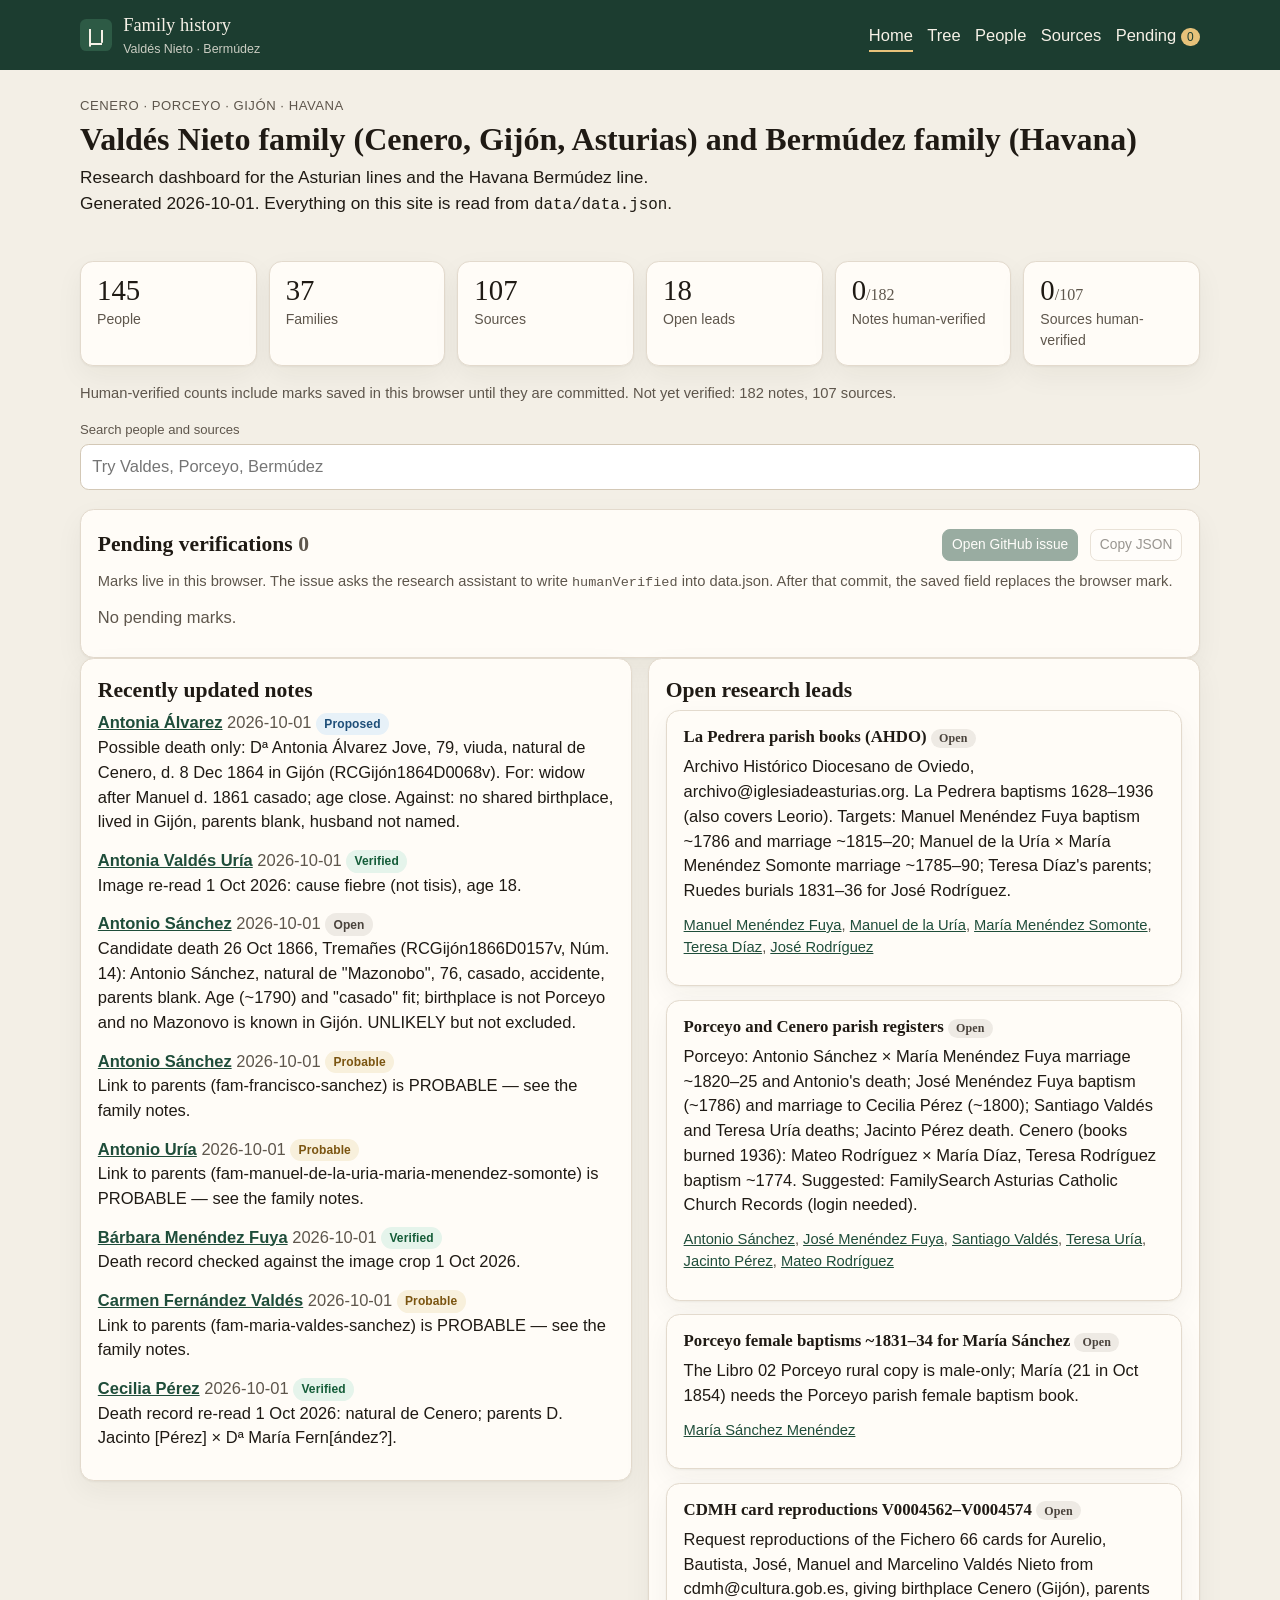
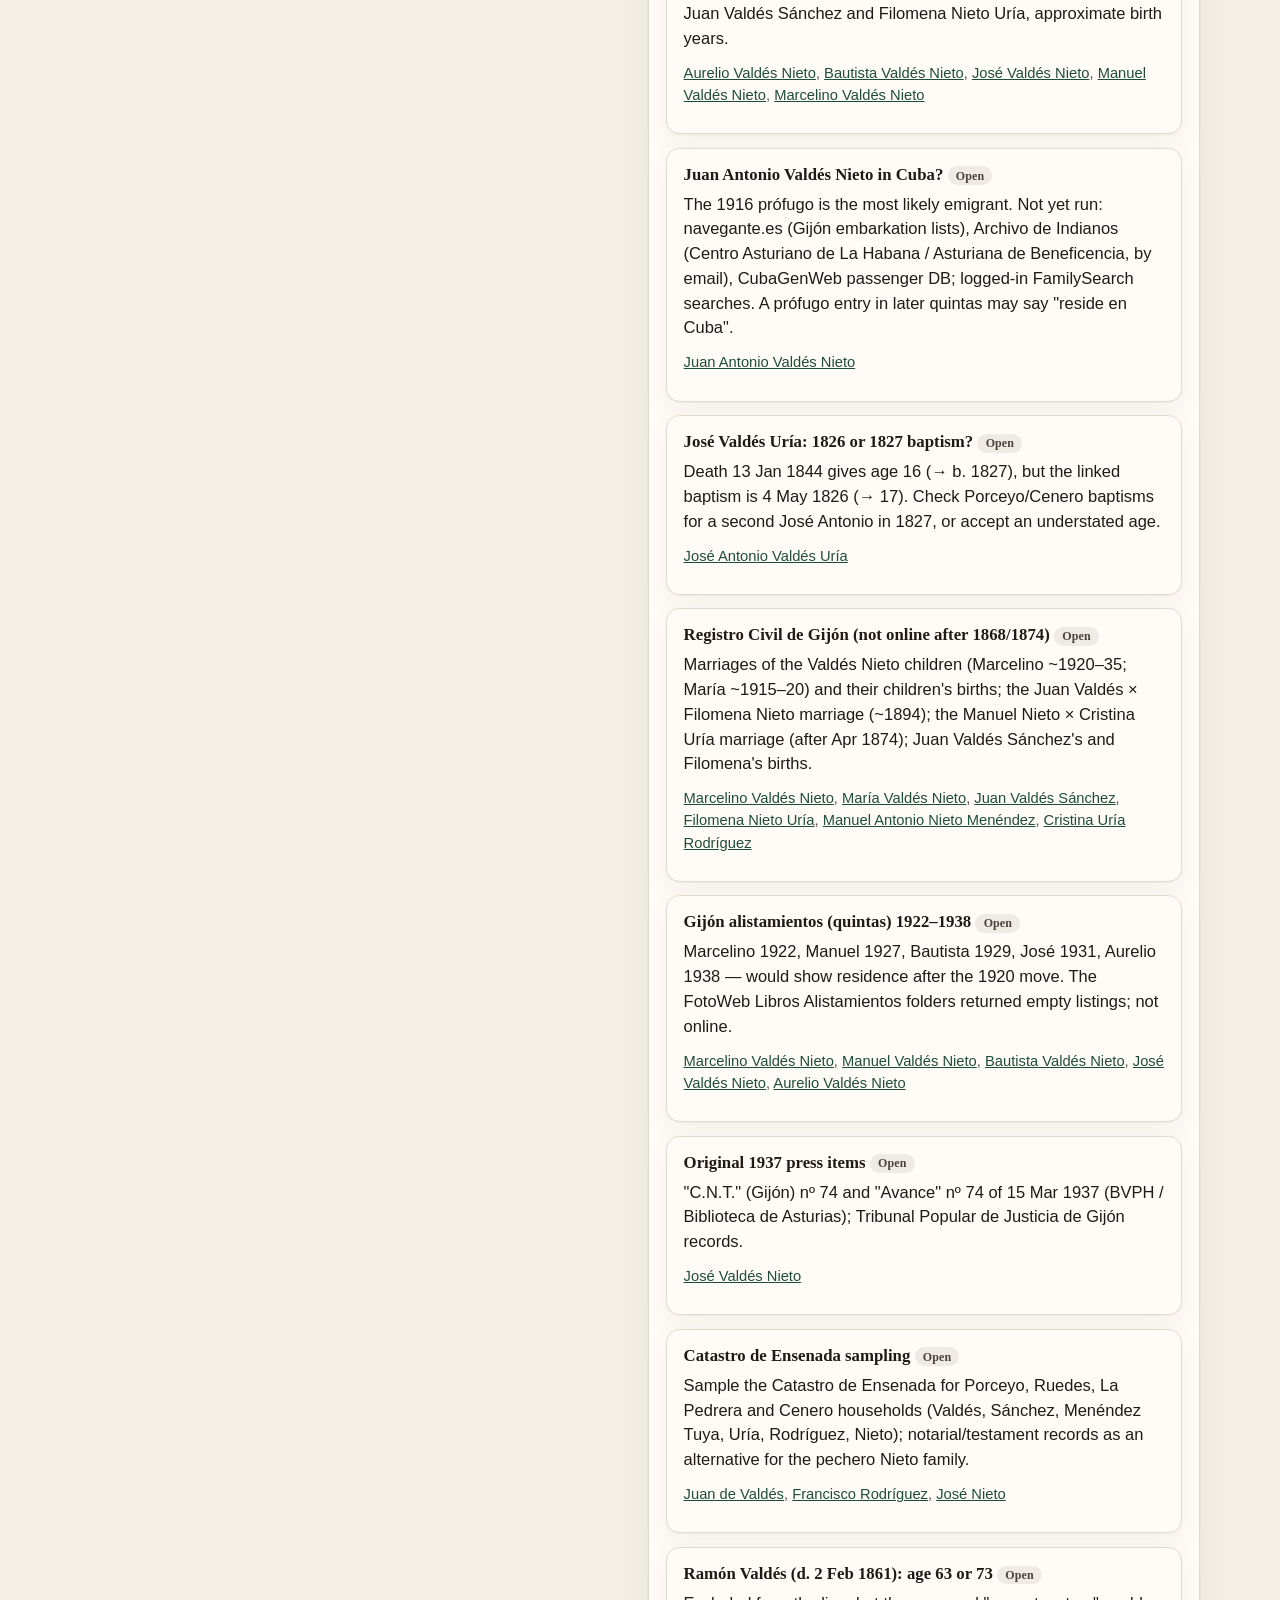
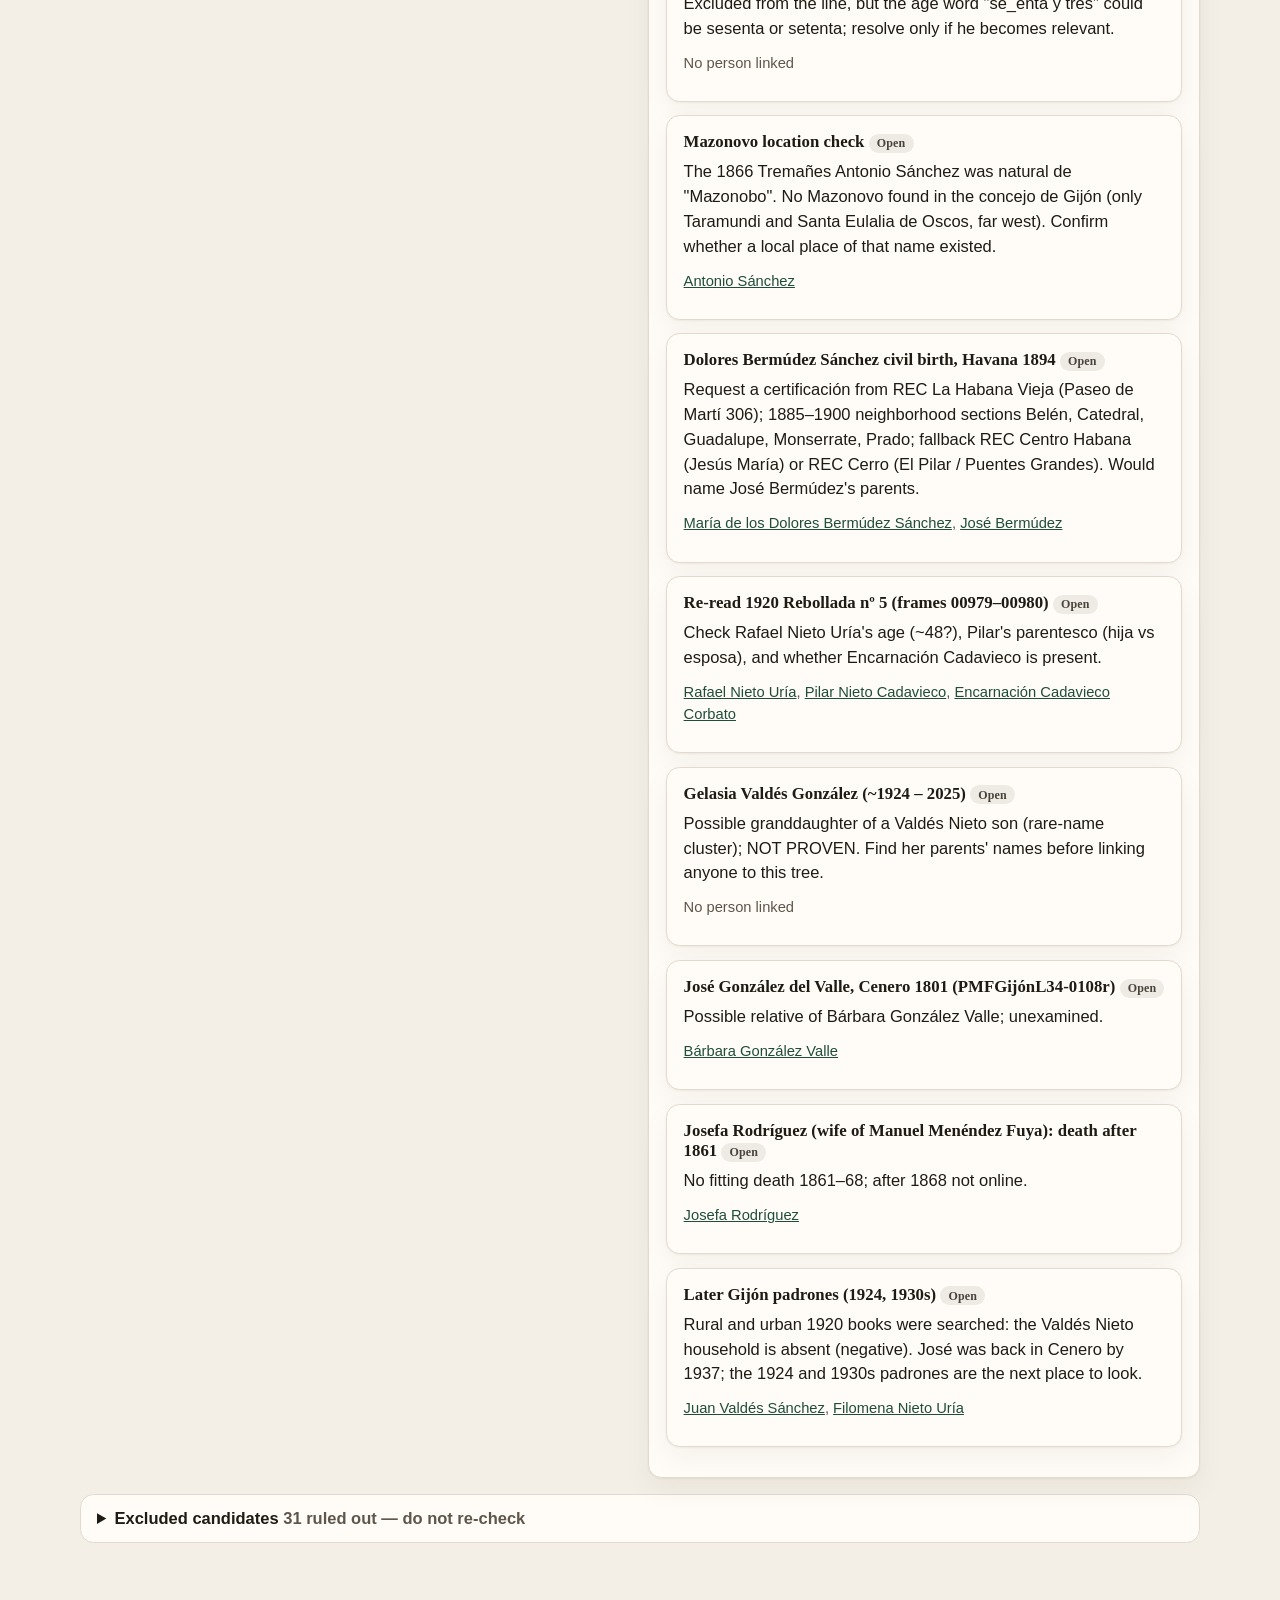
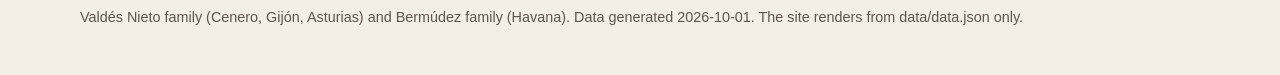
==== index.html @ 9c471d8c "Add a static family-history dashboard rendered from data.json. The site is a hash-routed GitHub Page" ====
<!DOCTYPE html>
<html lang="en">
<head>
  <meta charset="utf-8">
  <meta name="viewport" content="width=device-width, initial-scale=1">
  <title>Family history</title>
  <meta name="description" content="Family history dashboard for the Valdés Nieto lines of Cenero, Porceyo and Gijón, and the Bermúdez line of Havana.">
  <link rel="icon" href="favicon.svg" type="image/svg+xml">
  <link rel="stylesheet" href="css/styles.css">
</head>
<body>
  <a class="skip" href="#content">Skip to content</a>
  <header class="site-header">
    <div class="header-inner">
      <a class="brand" href="#/">
        <span class="brand-mark" aria-hidden="true"></span>
        <span>
          <span class="brand-title">Family history</span>
          <span class="brand-sub">Valdés Nieto · Bermúdez</span>
        </span>
      </a>
      <nav class="nav" aria-label="Primary">
        <a href="#/" data-nav="home">Home</a>
        <a href="#/tree/juan-de-valdes-fl1773" data-nav="tree">Tree</a>
        <a href="#/people" data-nav="people">People</a>
        <a href="#/sources" data-nav="sources">Sources</a>
        <a href="#/pending" data-nav="pending">Pending <span id="pending-count" class="count-pill" hidden>0</span></a>
      </nav>
    </div>
  </header>
  <main id="content" tabindex="-1">
    <p class="wrap">Loading the family file…</p>
  </main>
  <footer class="site-footer"><div class="footer-inner" id="footer"></div></footer>
  <div id="live" class="sr-only" role="status" aria-live="polite"></div>
  <noscript><p class="wrap">This dashboard needs JavaScript. It still only reads <code>data/data.json</code> — there is no account and no server.</p></noscript>
  <script type="module" src="js/app.js"></script>
</body>
</html>
---- css/styles.css ----
:root {
  --bg: #f3efe6;
  --paper: #fffcf7;
  --ink: #1f1a14;
  --muted: #5e564c;
  --line: #e3dacd;
  --green: #1c3d30;
  --green-2: #1f4d3a;
  --gold: #e7c27a;
  --serif: Palatino, "Palatino Linotype", "Iowan Old Style", Georgia, "Times New Roman", serif;
  --sans: "Segoe UI", "Helvetica Neue", Arial, sans-serif;
  --shadow: 0 1px 2px rgba(40, 30, 10, 0.05), 0 10px 28px rgba(40, 30, 10, 0.05);
  color-scheme: light;
}

* { box-sizing: border-box; }
html { scroll-behavior: smooth; }
body {
  margin: 0;
  background: var(--bg);
  color: var(--ink);
  font-family: var(--sans);
  font-size: 16.5px;
  line-height: 1.5;
}
img { max-width: 100%; }
button, input, select { font: inherit; color: inherit; }
h1, h2, h3, h4 { font-family: var(--serif); font-weight: 600; line-height: 1.2; margin: 0 0 .4rem; }
h1 { font-size: 2rem; }
h2 { font-size: 1.35rem; }
h3 { font-size: 1.05rem; }
p { margin: 0 0 .7rem; }
a { color: var(--green-2); }
code { font-size: .92em; }

.skip {
  position: absolute;
  left: 1rem;
  top: -4rem;
  background: white;
  padding: .4rem .7rem;
  z-index: 50;
}
.skip:focus { top: .5rem; }
.sr-only {
  position: absolute;
  width: 1px;
  height: 1px;
  padding: 0;
  margin: -1px;
  overflow: hidden;
  clip: rect(0, 0, 0, 0);
  border: 0;
}

.site-header {
  position: sticky;
  top: 0;
  z-index: 30;
  background: var(--green);
  color: #f6f1e7;
}
.header-inner, .footer-inner, .wrap { width: min(1120px, calc(100% - 2rem)); margin-inline: auto; }
.header-inner {
  display: flex;
  justify-content: space-between;
  align-items: center;
  gap: 1rem;
  padding: .75rem 0;
  flex-wrap: wrap;
}
.brand { display: flex; gap: .7rem; align-items: center; color: inherit; text-decoration: none; }
.brand-mark {
  width: 2rem;
  height: 2rem;
  border-radius: .4rem;
  background:
    linear-gradient(#f6f1e7, #f6f1e7) 30% 70% / 2px 55% no-repeat,
    linear-gradient(#f6f1e7, #f6f1e7) 48% 78% / 38% 2px no-repeat,
    linear-gradient(#f6f1e7, #f6f1e7) 70% 55% / 2px 40% no-repeat,
    #2d5a45;
}
.brand-title { display: block; font-family: var(--serif); font-size: 1.15rem; }
.brand-sub { display: block; font-size: .78rem; opacity: .8; }
.nav { display: flex; flex-wrap: wrap; gap: .2rem .9rem; align-items: center; }
.nav a { color: inherit; text-decoration: none; padding: .25rem 0; }
.nav a[aria-current="page"] { box-shadow: inset 0 -2px 0 var(--gold); }
.count-pill {
  display: inline-block;
  min-width: 1.2rem;
  padding: 0 .35rem;
  border-radius: 999px;
  background: var(--gold);
  color: var(--green);
  font-size: .75rem;
  text-align: center;
}

.site-footer { padding: 2rem 0 3rem; color: var(--muted); font-size: .9rem; }
.page-intro { padding: 1.6rem 0 1rem; }
.kicker { color: var(--muted); font-size: .82rem; letter-spacing: .04em; text-transform: uppercase; margin-bottom: .3rem; }
.lede { font-size: 1.08rem; max-width: 68ch; }
.hint, .meta-line { color: var(--muted); font-size: .92rem; }
.muted { color: var(--muted); }
.warn { color: #7a4b12; background: #f8f0dc; padding: .45rem .6rem; border-radius: .4rem; }

.stats {
  display: grid;
  grid-template-columns: repeat(auto-fit, minmax(140px, 1fr));
  gap: .75rem;
  margin: 1rem 0;
}
.stat {
  display: flex;
  flex-direction: column;
  background: var(--paper);
  border: 1px solid var(--line);
  border-radius: .8rem;
  padding: .85rem 1rem;
  text-decoration: none;
  color: inherit;
  box-shadow: var(--shadow);
  text-align: left;
}
button.stat { width: 100%; cursor: pointer; }
.stat-value { font-family: var(--serif); font-size: 1.8rem; line-height: 1; }
.stat-of { font-size: 1rem; color: var(--muted); }
.stat-label { color: var(--muted); font-size: .88rem; margin-top: .3rem; }

.search { margin: 1rem 0 1.2rem; }
.search.compact { margin: 0; min-width: min(100%, 220px); }
.search label, .finder label, .inline { display: block; font-size: .82rem; color: var(--muted); margin-bottom: .25rem; }
.search input, .finder input, .verify-form input, select {
  width: 100%;
  padding: .6rem .7rem;
  border: 1px solid #d3c8b6;
  border-radius: .55rem;
  background: white;
}
.finder { position: relative; min-width: min(100%, 240px); }
.suggest {
  position: absolute;
  z-index: 5;
  left: 0;
  right: 0;
  top: calc(100% + .25rem);
  margin: 0;
  padding: .3rem;
  list-style: none;
  background: white;
  border: 1px solid var(--line);
  border-radius: .55rem;
  box-shadow: var(--shadow);
}
.suggest button { width: 100%; text-align: left; background: none; border: 0; padding: .4rem .45rem; cursor: pointer; border-radius: .35rem; }
.suggest button:hover, .suggest button:focus-visible { background: #f3eee4; }

.panel, .source-card, .note, .lead {
  background: var(--paper);
  border: 1px solid var(--line);
  border-radius: .85rem;
  padding: 1rem 1.05rem;
  box-shadow: var(--shadow);
}
.panel > h2, .section-head { margin-top: .2rem; }
.split { display: grid; grid-template-columns: 1fr 1fr; gap: 1rem; align-items: start; }
.section-head, .note-head, .btn-row, .badge-row, .toolbar, .toolbar-row {
  display: flex;
  flex-wrap: wrap;
  gap: .5rem .75rem;
  align-items: center;
}
.section-head { justify-content: space-between; margin-bottom: .6rem; }
.section-head h2 { margin: 0; }

.note-list, .results, .people-list, .plain, .pending-list, .child-list { list-style: none; margin: 0; padding: 0; }
.note-list li, .lead { margin-bottom: .85rem; }
.results li { margin: .25rem 0; }
.people-list a {
  display: grid;
  grid-template-columns: minmax(0, 1.4fr) minmax(0, 1fr) minmax(0, 1fr) auto;
  gap: .4rem 1rem;
  padding: .55rem 0;
  border-bottom: 1px solid var(--line);
  text-decoration: none;
  color: inherit;
  align-items: baseline;
}
.clamp {
  display: -webkit-box;
  -webkit-line-clamp: 4;
  -webkit-box-orient: vertical;
  overflow: hidden;
}

.badge {
  display: inline-flex;
  align-items: center;
  gap: .28rem;
  padding: .08rem .45rem;
  border-radius: 999px;
  font-size: .75rem;
  font-weight: 650;
  letter-spacing: .01em;
  vertical-align: middle;
  border: 1px solid transparent;
}
.badge .ico { width: .95rem; height: .95rem; }
.badge.verified { color: #145c38; background: #e5f4eb; }
.badge.probable { color: #7a5410; background: #f8f0dc; }
.badge.proposed { color: #1e4e78; background: #e7f1f8; }
.badge.open, .badge.unknown { color: #4a433c; background: #eeeae4; }
.badge.excluded { color: #7a2e28; background: #f8e8e6; }
.badge.estimated { color: #3f4d63; background: #e8edf4; }
.badge.human { color: #322b86; background: #ece9fb; border-color: #d5d0f3; }
.badge.living { color: #6a4a12; background: #fff6e4; }
.pending-flag { font-size: .75rem; color: #5b4db8; margin-left: .2rem; }

.btn {
  display: inline-flex;
  align-items: center;
  justify-content: center;
  gap: .3rem;
  border: 1px solid #cfc3b2;
  background: white;
  border-radius: .5rem;
  padding: .4rem .7rem;
  text-decoration: none;
  color: var(--ink);
  cursor: pointer;
}
.btn-small { padding: .28rem .55rem; font-size: .86rem; }
.btn-primary { background: var(--green-2); color: white; border-color: var(--green-2); }
.btn-ghost { background: transparent; }
.btn:disabled { opacity: .45; cursor: not-allowed; }
.btn:hover:not(:disabled) { filter: brightness(.97); }

.segment { display: inline-flex; flex-wrap: wrap; gap: .25rem; }
.segment button, .wrap-segment button {
  border: 1px solid #d3c8b6;
  background: white;
  border-radius: 999px;
  padding: .28rem .7rem;
  cursor: pointer;
}
.segment button.is-on, .wrap-segment button.is-on { background: var(--green); color: #f6f1e7; border-color: var(--green); }
.wrap-segment { display: flex; }

.check { display: inline-flex; gap: .45rem; align-items: center; font-size: .92rem; }
.verify-form {
  display: flex;
  flex-wrap: wrap;
  gap: .5rem;
  align-items: end;
  margin-top: .4rem;
}
.verify-form label { font-size: .78rem; color: var(--muted); }
.verify-form input { min-width: 8rem; }

.person-head, .person-layout { margin-top: .5rem; }
.person-head { display: flex; justify-content: space-between; gap: 1rem; flex-wrap: wrap; align-items: end; }
.person-layout { display: grid; grid-template-columns: 1fr; gap: 1rem; }
.vitals { display: grid; grid-template-columns: 1fr 1fr; gap: .8rem; }
.vital { background: #f7f3eb; border-radius: .6rem; padding: .7rem .8rem; }
.rel, .family-note { margin-bottom: .45rem; }
.timeline { list-style: none; margin: 0; padding: 0; }
.timeline li { display: grid; grid-template-columns: 9rem 1fr; gap: .8rem; padding: .55rem 0; border-top: 1px solid var(--line); }
.when { color: var(--muted); font-size: .9rem; }
.note { margin-bottom: .7rem; }
.note-head time { color: var(--muted); font-size: .88rem; }
.transcription { white-space: pre-wrap; }

.source-card {
  display: grid;
  grid-template-columns: minmax(0, 1fr) 190px;
  gap: 1rem;
  margin-bottom: 1rem;
}
.thumb-link { display: block; }
.thumb { width: 100%; height: 180px; object-fit: cover; border-radius: .5rem; background: #eee; border: 1px solid var(--line); }
.thumb-fallback { color: var(--muted); font-size: .88rem; }
.toolbar { margin: .5rem 0 1rem; align-items: end; }

.pending-list li {
  display: flex;
  flex-wrap: wrap;
  gap: .35rem .7rem;
  align-items: baseline;
  padding: .45rem 0;
  border-top: 1px solid var(--line);
}
.excluded { margin: 1rem 0 2rem; background: var(--paper); border: 1px solid var(--line); border-radius: .85rem; padding: .7rem 1rem; }
.excluded summary { cursor: pointer; font-weight: 650; }
.excluded li { padding: .55rem 0; border-top: 1px solid var(--line); }
.empty { color: var(--muted); }

.tree-page { padding: .6rem 1rem 1.5rem; }
.tree-toolbar h1 { font-size: 1.55rem; }
.tree-toolbar { display: flex; flex-direction: column; gap: .7rem; margin-bottom: .7rem; }
.toolbar-row { align-items: end; }
.legend { display: flex; gap: .8rem; margin: 0; color: var(--muted); font-size: .85rem; }
.legend span { display: inline-flex; align-items: center; gap: .35rem; }
.swatch { width: 1.6rem; height: 0; border-top: 2.5px solid #1d6b45; display: inline-block; }
.swatch.probable { border-top-style: dashed; border-top-color: #9a6b12; border-top-width: 3px; }
.swatch.proposed { border-top-style: dotted; border-top-color: #2c5f8a; border-top-width: 3px; }
.tree-stage { position: relative; }
.tree-viewport {
  height: clamp(480px, 62vh, 680px);
  border: 1px solid var(--line);
  border-radius: .9rem;
  background:
    radial-gradient(circle, rgba(80, 60, 30, .08) 1px, transparent 1px) 0 0 / 18px 18px,
    #fbf8f3;
  overflow: hidden;
  touch-action: none;
}
.tree-svg { width: 100%; height: 100%; display: block; touch-action: none; cursor: grab; }
.tree-svg:active { cursor: grabbing; }
.tree-hud {
  display: flex;
  justify-content: space-between;
  gap: .7rem;
  align-items: center;
  margin-bottom: .4rem;
  flex-wrap: wrap;
}
.tree-caption { margin: 0; color: var(--muted); font-size: .9rem; max-width: 70ch; }
.zoom-controls { display: flex; gap: .35rem; }
.zoom-controls button {
  border: 1px solid #d3c8b6;
  background: white;
  border-radius: .45rem;
  min-width: 2.1rem;
  padding: .3rem .55rem;
  cursor: pointer;
}
.node { cursor: pointer; }
.node .card { fill: #fffcf7; stroke-width: 1.6; }
.node.is-focus .card { fill: #e7f2eb; }
.node.is-selected .card { stroke-width: 3.2; filter: url(#cardshadow); }
.node .given, .node .surnames, .node .meta { font-family: Palatino, Georgia, serif; fill: var(--ink); }
.node .given { font-size: 15px; font-weight: 700; }
.node .surnames { font-size: 13px; }
.node .meta { font-size: 11px; fill: var(--muted); }
.edge, .edge-label { pointer-events: none; }
.edge-label { font-size: 12px; font-family: var(--sans); font-weight: 650; }
.expander { cursor: pointer; }
.expander rect { fill: var(--green-2); }
.expander text { fill: white; font-size: 12px; font-family: var(--sans); }
.tree-dock {
  display: flex;
  justify-content: space-between;
  gap: 1rem;
  flex-wrap: wrap;
  align-items: center;
  margin-top: .7rem;
  padding: .8rem 1rem;
  background: var(--paper);
  border: 1px solid var(--line);
  border-radius: .85rem;
}
.tree-dock h2 { font-size: 1.25rem; margin: 0; }

:focus-visible { outline: 2px solid var(--green-2); outline-offset: 2px; }

@media (min-width: 960px) {
  .person-layout { grid-template-columns: minmax(0, 1fr) minmax(0, 1fr); }
  .person-sources { grid-column: 1 / -1; }
}
@media (max-width: 800px) {
  .split, .source-card, .vitals, .timeline li, .people-list a { grid-template-columns: 1fr; }
  .people-list a { gap: .1rem; }
  h1 { font-size: 1.7rem; }
  .tree-page { padding-inline: .6rem; }
}
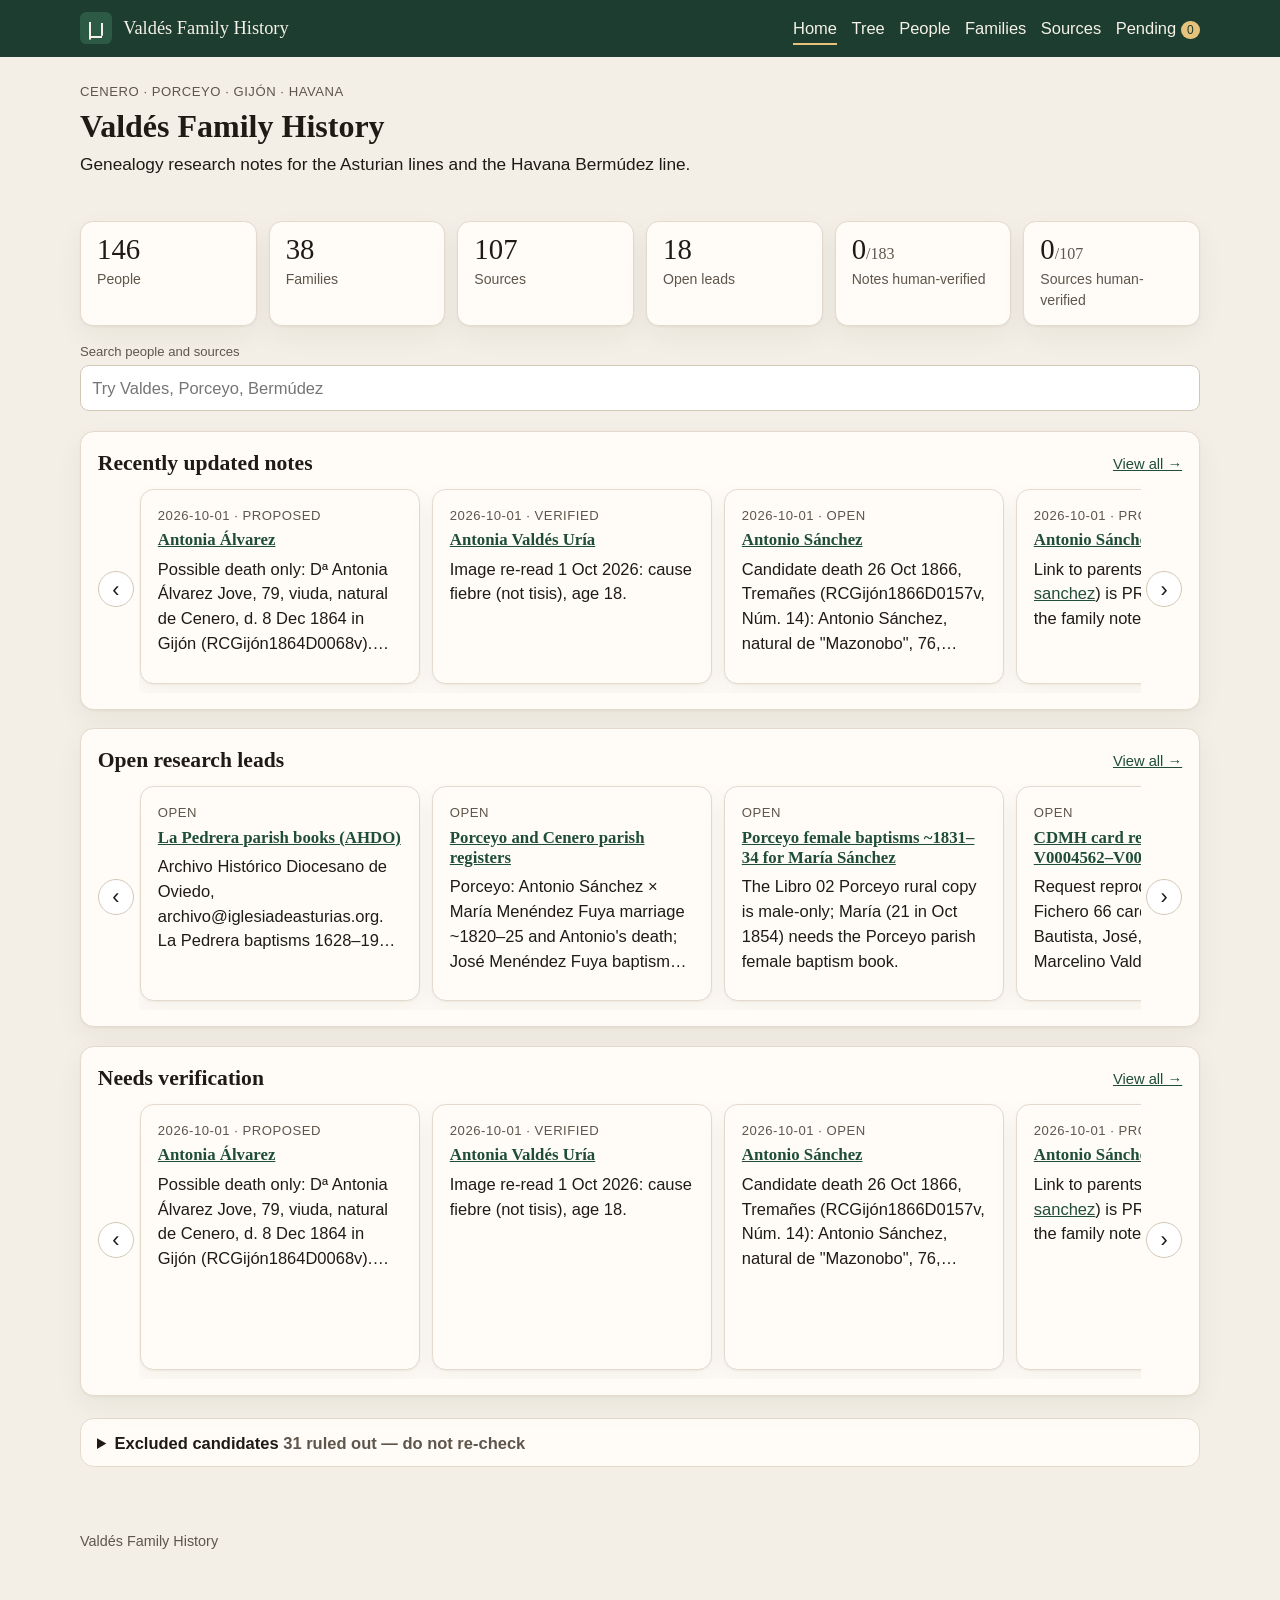
==== commit d7b63b8d: "Add Juan Valdés as the default tree root and simplify the site. Record Kyler's grandfather from fami" ====
--- a/index.html
+++ b/index.html
@@ -3,8 +3,8 @@
 <head>
   <meta charset="utf-8">
   <meta name="viewport" content="width=device-width, initial-scale=1">
-  <title>Family history</title>
-  <meta name="description" content="Family history dashboard for the Valdés Nieto lines of Cenero, Porceyo and Gijón, and the Bermúdez line of Havana.">
+  <title>Valdés Family History</title>
+  <meta name="description" content="Genealogy research notes for the Valdés family and related lines in Asturias and Havana.">
   <link rel="icon" href="favicon.svg" type="image/svg+xml">
   <link rel="stylesheet" href="css/styles.css">
 </head>
@@ -15,25 +15,25 @@
       <a class="brand" href="#/">
         <span class="brand-mark" aria-hidden="true"></span>
         <span>
-          <span class="brand-title">Family history</span>
-          <span class="brand-sub">Valdés Nieto · Bermúdez</span>
+          <span class="brand-title">Valdés Family History</span>
         </span>
       </a>
       <nav class="nav" aria-label="Primary">
         <a href="#/" data-nav="home">Home</a>
-        <a href="#/tree/juan-de-valdes-fl1773" data-nav="tree">Tree</a>
+        <a href="#/tree/juan-valdes-grandfather" data-nav="tree">Tree</a>
         <a href="#/people" data-nav="people">People</a>
+        <a href="#/families" data-nav="families">Families</a>
         <a href="#/sources" data-nav="sources">Sources</a>
         <a href="#/pending" data-nav="pending">Pending <span id="pending-count" class="count-pill" hidden>0</span></a>
       </nav>
     </div>
   </header>
   <main id="content" tabindex="-1">
-    <p class="wrap">Loading the family file…</p>
+    <p class="wrap">Loading…</p>
   </main>
   <footer class="site-footer"><div class="footer-inner" id="footer"></div></footer>
   <div id="live" class="sr-only" role="status" aria-live="polite"></div>
-  <noscript><p class="wrap">This dashboard needs JavaScript. It still only reads <code>data/data.json</code> — there is no account and no server.</p></noscript>
+  <noscript><p class="wrap">This site needs JavaScript to show the family history.</p></noscript>
   <script type="module" src="js/app.js"></script>
 </body>
 </html>
--- a/css/styles.css
+++ b/css/styles.css
@@ -342,6 +342,11 @@
 .node .given { font-size: 15px; font-weight: 700; }
 .node .surnames { font-size: 13px; }
 .node .meta { font-size: 11px; fill: var(--muted); }
+.set-root { cursor: pointer; }
+.set-root rect { fill: #fff; stroke: #1f4d3a; stroke-width: 1.2; }
+.set-root path { fill: none; stroke: #1f4d3a; stroke-width: 1.6; stroke-linecap: round; stroke-linejoin: round; }
+.node:hover .set-root rect, .node.is-focus .set-root rect, .set-root:focus-visible rect { fill: #1f4d3a; }
+.node:hover .set-root path, .node.is-focus .set-root path, .set-root:focus-visible path { stroke: #fff; }
 .edge, .edge-label { pointer-events: none; }
 .edge-label { font-size: 12px; font-family: var(--sans); font-weight: 650; }
 .expander { cursor: pointer; }
@@ -363,6 +368,82 @@
 
 :focus-visible { outline: 2px solid var(--green-2); outline-offset: 2px; }
 
+.crumbs ol {
+  display: flex;
+  flex-wrap: wrap;
+  gap: .15rem .35rem;
+  list-style: none;
+  margin: 0 0 .8rem;
+  padding: 0;
+  color: var(--muted);
+  font-size: .9rem;
+}
+.crumbs a { color: inherit; }
+.crumbs li:not(:last-child)::after { content: "›"; margin-left: .35rem; }
+
+.bands { display: flex; flex-direction: column; gap: 1.15rem; margin: .4rem 0 1.4rem; }
+.band { scroll-margin-top: 5.2rem; }
+.carousel {
+  display: grid;
+  grid-template-columns: auto minmax(0, 1fr) auto;
+  gap: .35rem;
+  align-items: center;
+}
+.carousel-track {
+  display: flex;
+  gap: .75rem;
+  overflow-x: auto;
+  scroll-snap-type: x mandatory;
+  padding: .15rem .1rem .55rem;
+  scrollbar-width: thin;
+}
+.carousel-card {
+  flex: 0 0 min(280px, 78%);
+  scroll-snap-align: start;
+  margin: 0;
+  min-height: 100%;
+}
+.carousel-btn {
+  width: 2.25rem;
+  height: 2.25rem;
+  border-radius: 999px;
+  border: 1px solid #d3c8b6;
+  background: white;
+  cursor: pointer;
+  font-size: 1.35rem;
+  line-height: 1;
+}
+.more { font-size: .92rem; white-space: nowrap; }
+
+.table-scroll { overflow-x: auto; }
+.people-table { width: 100%; border-collapse: collapse; min-width: 640px; }
+.people-table th, .people-table td {
+  text-align: left;
+  padding: .55rem .65rem;
+  border-bottom: 1px solid var(--line);
+  vertical-align: baseline;
+}
+.people-table th button {
+  background: none;
+  border: 0;
+  padding: 0;
+  font-weight: 700;
+  cursor: pointer;
+  color: inherit;
+}
+.people-table a { color: inherit; font-weight: 650; }
+.people-table tr:hover td { background: #f7f3eb; }
+
+.stepper { display: inline-flex; align-items: center; gap: .4rem; }
+.stepper-value { min-width: 1.2rem; text-align: center; font-variant-numeric: tabular-nums; }
+.family-list a {
+  display: block;
+  padding: .55rem 0;
+  border-bottom: 1px solid var(--line);
+  text-decoration: none;
+  color: inherit;
+}
+
 @media (min-width: 960px) {
   .person-layout { grid-template-columns: minmax(0, 1fr) minmax(0, 1fr); }
   .person-sources { grid-column: 1 / -1; }
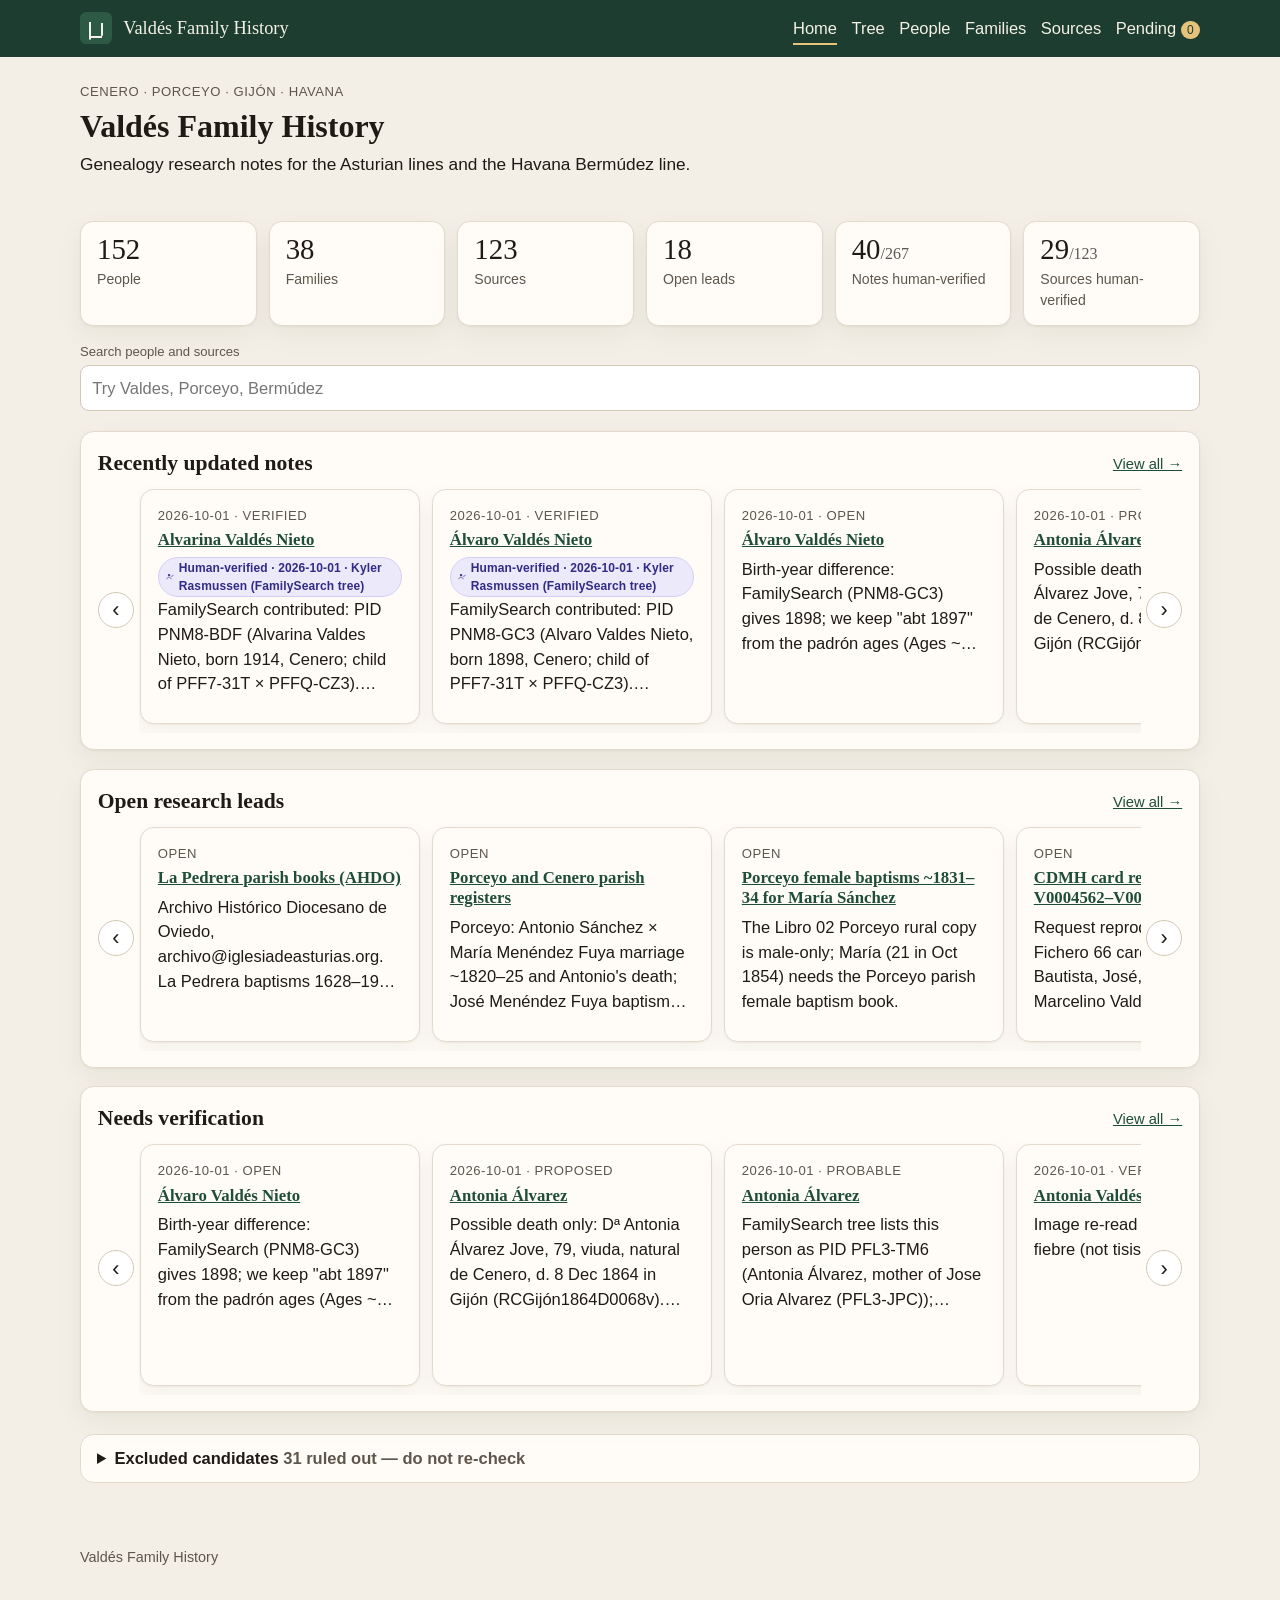
==== commit 74e258ce: "Import facts and sources from Kyler's FamilySearch tree - Merge juan-valdes-grandfather into juan-ra" ====
--- a/index.html
+++ b/index.html
@@ -20,7 +20,7 @@
       </a>
       <nav class="nav" aria-label="Primary">
         <a href="#/" data-nav="home">Home</a>
-        <a href="#/tree/juan-valdes-grandfather" data-nav="tree">Tree</a>
+        <a href="#/tree/juan-rafael-valdes-pedrayes" data-nav="tree">Tree</a>
         <a href="#/people" data-nav="people">People</a>
         <a href="#/families" data-nav="families">Families</a>
         <a href="#/sources" data-nav="sources">Sources</a>
